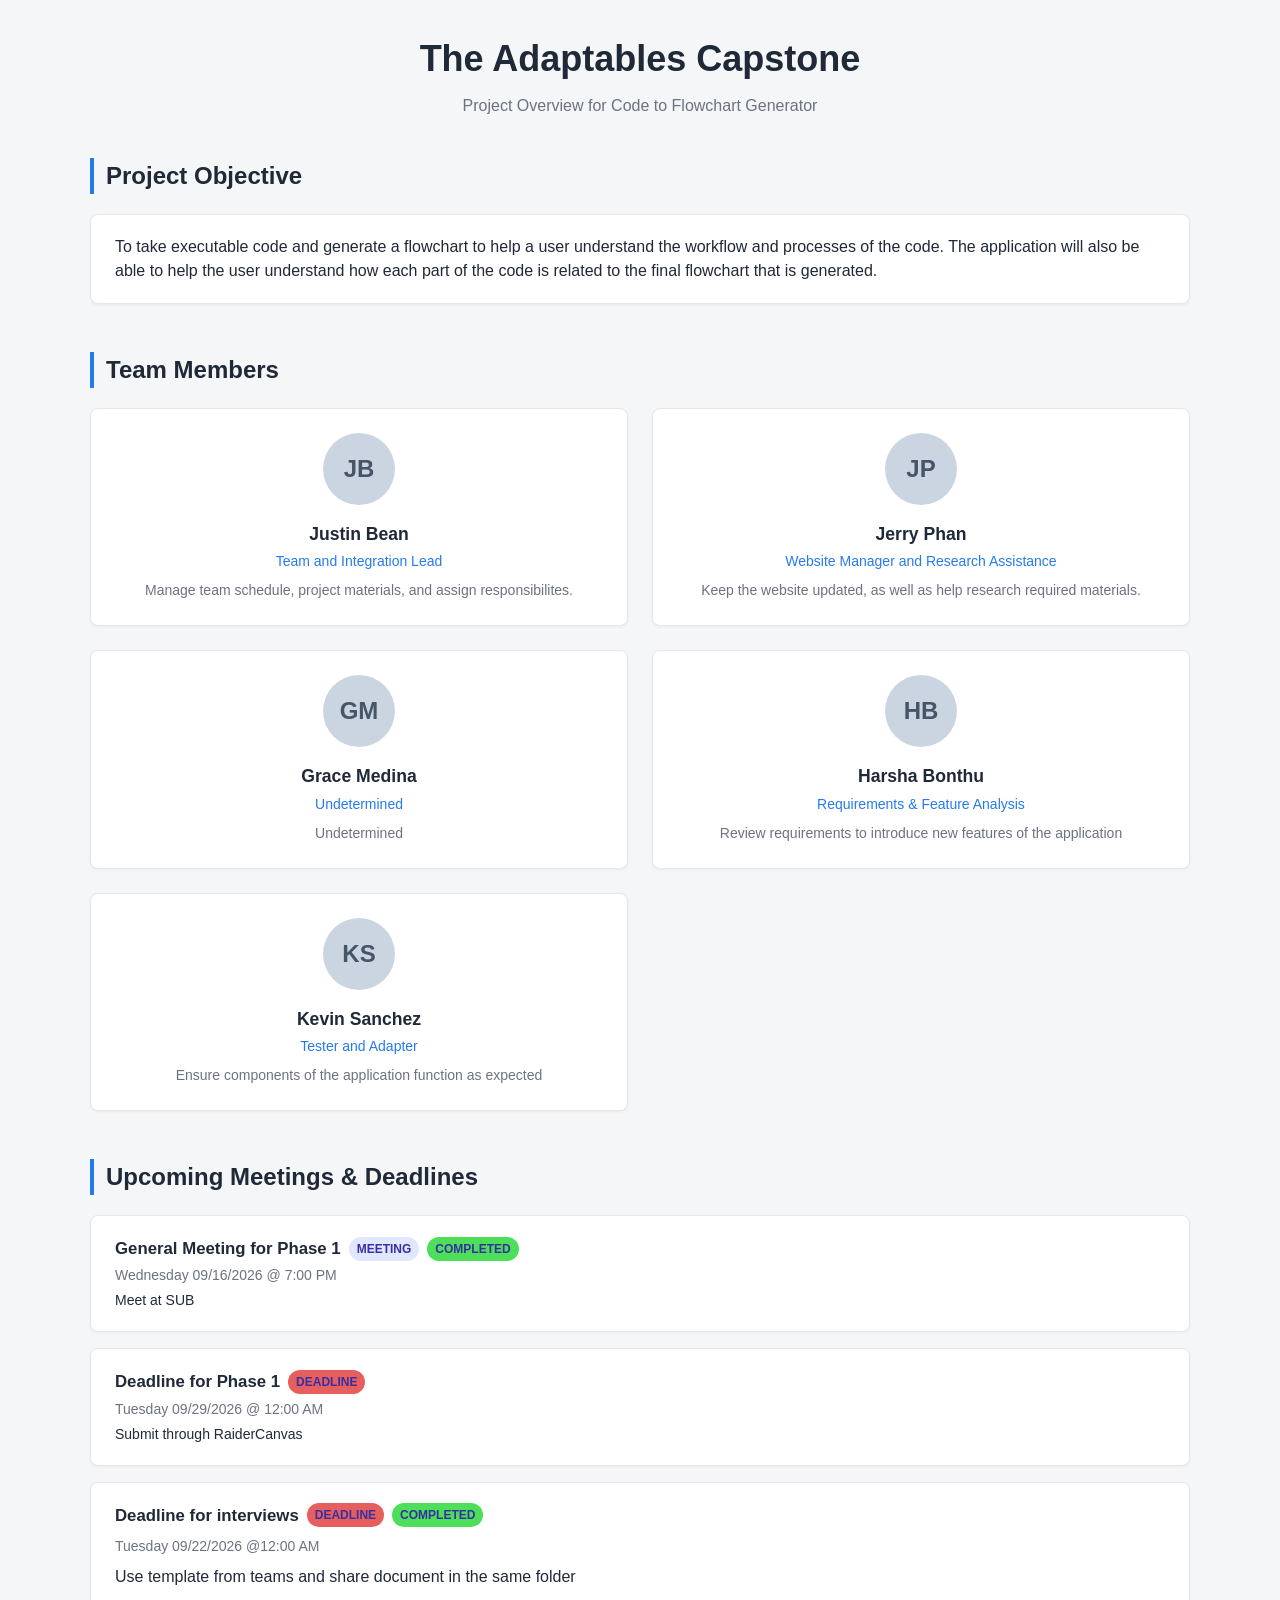
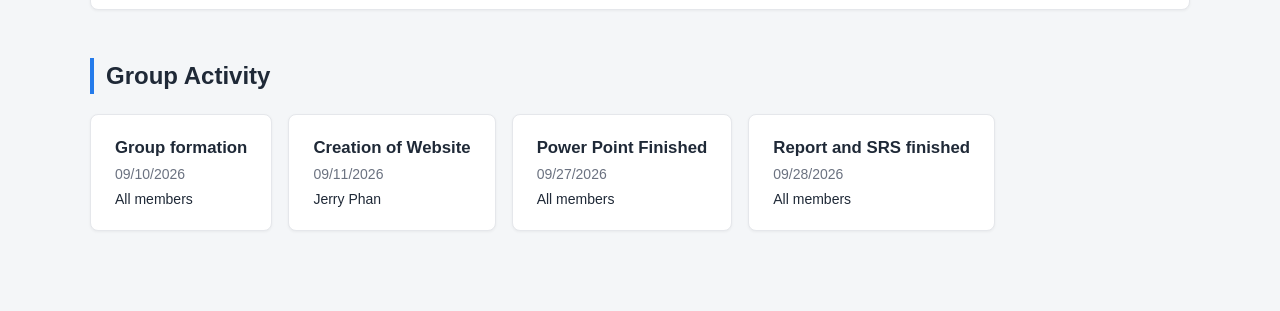
==== index.html @ bc47f0ff "Adding group member roles with minor fix" ====
<!DOCTYPE html> 
<html>
    <head>
        <title>The Adaptables Capstone</title>
        <style>
            :root {
                --bg-color: #f4f6f8;
                --card-bg: #ffffff;
                --primary: #257beb;
                --text-main: #1f2937;
                --text-muted: #6b7280;
                --border: #e5e7eb;
                --tag-bg: #e0e7ff;
                --tag-text: #3730a3;
                --tag-important: #e75e5e;
                --tag-completed: #4edf5a;
            }

            * {
                box-sizing: border-box;
                margin: 0;
                padding: 0;
                font-family: -apple-system, BlinkMacSystemFont, "Segoe UI", Roboto, Helvetica, Arial, sans-serif;
            }

            body {
                background-color: var(--bg-color);
                color: var(--text-main);
                padding: 2rem 1rem;
                line-height: 1.5;
            }

            .container {
                max-width: 1100px;
                margin: 0 auto;
            }

            header {
                margin-bottom: 2.5rem;
                text-align: center;
            }

            header h1 {
                font-size: 2.25rem;
                color: var(--text-main);
            }

            header p {
                color: var(--text-muted);
                margin-top: 0.5rem;
            }
            /* For the general section titles */
            .section_title {
                font-size: 1.5rem;
                margin-bottom: 1.25rem;
                border-left: 4px solid var(--primary);
                padding-left: 0.75rem;
            }

            .objective_text{
                background: var(--card-bg);
                border: 1px solid var(--border);
                border-radius: 8px;
                padding: 1.25rem 1.5rem;
                display: flex;
                flex-direction: column;
                gap: 0.5rem;
                box-shadow: 0 1px 3px rgba(0, 0, 0, 0.05);
                margin-bottom: 3rem;
            }

            /* For the team member grid*/
            .members_grid {
                display: grid;
                grid-template-columns: repeat(2, 1fr);
                justify-content: center;
                gap: 1.5rem;
                margin-bottom: 3rem;
            }

            .member_card {
                background: var(--card-bg);
                border: 1px solid var(--border);
                border-radius: 8px;
                padding: 1.5rem;
                text-align: center;
                box-shadow: 0 1px 3px rgba(0, 0, 0, 0.05);
            }

            .profile_picture {
                width: 72px;
                height: 72px;
                border-radius: 50%;
                background-color: #cbd5e1;
                display: inline-flex;
                align-items: center;
                justify-content: center;
                font-size: 1.5rem;
                font-weight: 600;
                color: #475569;
                margin-bottom: 1rem;
            }

            .member_name {
                font-size: 1.1rem;
                font-weight: 600;
            }

            .member_role {
                font-size: 0.875rem;
                color: var(--primary);
                font-weight: 500;
                margin-top: 0.25rem;
            }

            .member_description {
                font-size: 0.875rem;
                color: var(--text-muted);
                margin-top: 0.5rem;
            }

            /* For the schedule and deadline list*/
            .schedule_list {
                display: flex;
                flex-direction: column;
                gap: 1rem;
                margin-bottom: 3rem;
            }

            .schedule_card {
                background: var(--card-bg);
                border: 1px solid var(--border);
                border-radius: 8px;
                padding: 1.25rem 1.5rem;
                display: flex;
                flex-direction: column;
                gap: 0.5rem;
                box-shadow: 0 1px 3px rgba(0, 0, 0, 0.05);
            } 

            .schedule_details {
                display: flex;
                flex-direction: column;
                gap: 0.25rem;
            }

            .schedule_badge {
                font-size: 0.75rem;
                padding: 0.2rem 0.5rem;
                border-radius: 9999px;
                background-color: var(--tag-bg);
                color: var(--tag-text);
                font-weight: 600;
                text-transform: uppercase;
            }
            
            .deadline_badge{
                font-size: 0.75rem;
                padding: 0.2rem 0.5rem;
                border-radius: 9999px;
                background-color: var(--tag-important);
                color: var(--tag-text);
                font-weight: 600;
                text-transform: uppercase;
            }

            .completed_badge{
                font-size: 0.75rem;
                padding: 0.2rem 0.5rem;
                border-radius: 9999px;
                background-color: var(--tag-completed);
                color: var(--tag-text);
                font-weight: 600;
                text-transform: uppercase;
            }

            .badge.activity {
                background-color: #fef3c7;
                color: #92400e;
            }

            .schedule_title {
                font-size: 1.05rem;
                font-weight: 600;
                display: flex;
                align-items: center;
                gap: 0.5rem;
            }

            .schedule_date {
                font-size: 0.875rem;
                color: var(--text-muted);
            }

            .schedule_location {
                font-size: 0.875rem;
                font-weight: 500;
                color: var(--text-main);
            }

            /* For the group activity section */
            .activity_list {
                display: flex;
                flex-direction: row;
                gap: 1rem;
                margin-bottom: 3rem;
            }
            
            .activity_card {
                background: var(--card-bg);
                border: 1px solid var(--border);
                border-radius: 8px;
                padding: 1.25rem 1.5rem;
                display: flex;
                flex-direction: column;
                gap: 0.5rem;
                box-shadow: 0 1px 3px rgba(0, 0, 0, 0.05);
            }

            .activity_details {
                display: flex;
                flex-direction: column;
                gap: 0.25rem;
            }

            .activity_title {
                font-size: 1.05rem;
                font-weight: 600;
                display: flex;
                align-items: center;
                gap: 0.5rem;
            }

            .activity_date {
                font-size: 0.875rem;
                color: var(--text-muted);
            }

            .activity_member {
                font-size: 0.875rem;
                font-weight: 500;
                color: var(--text-main);
            }
        </style>
    </head>
    
    <body>
        <div class="container">
            <!-- Makes up the title for the website--> 
            <header>
                <h1>The Adaptables Capstone</h1>
                <p>Project Overview for Code to Flowchart Generator</p>
            </header>
            <!-- Project objective section-->
            <section>
                <h2 class="section_title">Project Objective</h2>
                <div class="objective_text">To take executable code and generate a flowchart to help a user understand the workflow and processes of the code. The application will also be able to help the user understand how each part of the code is related to the final flowchart that is generated.
                </div>
            </section>
            <!-- Team member section--> 
            <section>
                <h2 class = "section_title">Team Members</h2>
                <div class = "members_grid">
                    <!-- Member card for Justin-->
                    <div class="member_card">
                        <div class="profile_picture">JB</div>
                        <div class="member_name">Justin Bean</div>
                        <div class="member_role">Team and Integration Lead</div>
                        <div class="member_description">Manage team schedule, project materials, and assign responsibilites.</div>
                    </div>
                    <!-- Member card for Jerry-->
                    <div class="member_card">
                        <div class="profile_picture">JP</div>
                        <div class="member_name">Jerry Phan</div>
                        <div class="member_role">Website Manager and Research Assistance</div>
                        <div class="member_description">Keep the website updated, as well as help research required materials.</div>
                    </div>
                    <!-- Member card for Grace-->
                     <div class="member_card">
                        <div class="profile_picture">GM</div>
                        <div class="member_name">Grace Medina</div>
                        <div class="member_role">Undetermined</div>
                        <div class="member_description">Undetermined</div>
                    </div>
                    <!-- Member card for Harsha-->
                     <div class="member_card">
                        <div class="profile_picture">HB</div>
                        <div class="member_name">Harsha Bonthu</div>
                        <div class="member_role">Requirements & Feature Analysis</div>
                        <div class="member_description">Review requirements to introduce new features of the application</div>
                    </div>
                    <!-- Member card for Kevin-->
                     <div class="member_card">
                        <div class="profile_picture">KS</div>
                        <div class="member_name">Kevin Sanchez</div>
                        <div class="member_role">Tester and Adapter</div>
                        <div class="member_description">Ensure components of the application function as expected</div>
                    </div>
                </div>
            </section>
            <!-- Schedule section--> 
            <section>
                <h2 class="section_title">Upcoming Meetings & Deadlines</h2>
                <div class="schedule_list">
                    <!-- Schedule card for General Meeting for Phase 1-->
                    <div class="schedule_card">
                        <div class="schedule_details">
                            <div class="schedule_title">
                                General Meeting for Phase 1
                                <span class="schedule_badge">Meeting</span>
                                <span class="completed_badge">Completed</span>
                            </div>
                        <div class="schedule_date">Wednesday 09/16/2026 @ 7:00 PM</div>
                        <div class="schedule_location">Meet at SUB</div>
                        </div>
                    </div>
                    <!-- Schedule card for the phase 1 deadline-->
                    <div class="schedule_card">
                        <div class="schedule_details">
                            <div class="schedule_title">
                                Deadline for Phase 1
                                <span class="deadline_badge">Deadline</span>
                            </div>
                            <div class="schedule_date">Tuesday 09/29/2026 @ 12:00 AM</div>
                            <div class="schedule_location">Submit through RaiderCanvas</div>
                        </div>
                    </div>
                    <!-- Schedule card for the interview deadlines-->
                     <div class="schedule_card">
                        <div class="schedule_title">Deadline for interviews
                            <span class="deadline_badge">Deadline</span>
                            <span class="completed_badge">Completed</span>
                        </div>
                        <div class="schedule_date">Tuesday 09/22/2026 @12:00 AM</div>
                        <div class="schedule_details">Use template from teams and share document in the same folder</div>
                     </div>
                </div>
            </section>
            <!-- Group activity section--> 
            <section>
                <h2 class="section_title">Group Activity</h2>
                <div class="activity_list">
                    <!-- Activity card for the group formation-->
                    <div class="activity_card">
                        <div class="activity_details">
                            <div class="activity_title">Group formation</div>
                            <div class="activity_date">09/10/2026</div>
                            <div class="activity_member">All members</div>
                        </div>
                    </div>
                    <!-- Activity card for the creation of the website-->
                    <div class="activity_card">
                        <div class="activity_details">
                            <div class="activity_title">Creation of Website</div>
                            <div class="activity_date">09/11/2026</div>
                            <div class="activity_member">Jerry Phan</div>
                        </div>
                    </div>
                    <!-- Activity card for the Powerpoint creation-->
                    <div class="activity_card">
                        <div class="activity_details">
                            <div class="activity_title">Power Point Finished</div>
                            <div class="activity_date">09/27/2026</div>
                            <div class="activity_member">All members</div>
                        </div>
                    </div>
                    <!-- Activity card for the report-->
                     <div class="activity_card">
                        <div class="activity_details">
                            <div class="activity_title"> Report and SRS finished</div>
                            <div class="activity_date">09/28/2026</div>
                            <div class="activity_member">All members</div>
                        </div>
                     </div>
                </div>
            </section>
        </div>
    </body>
</html>
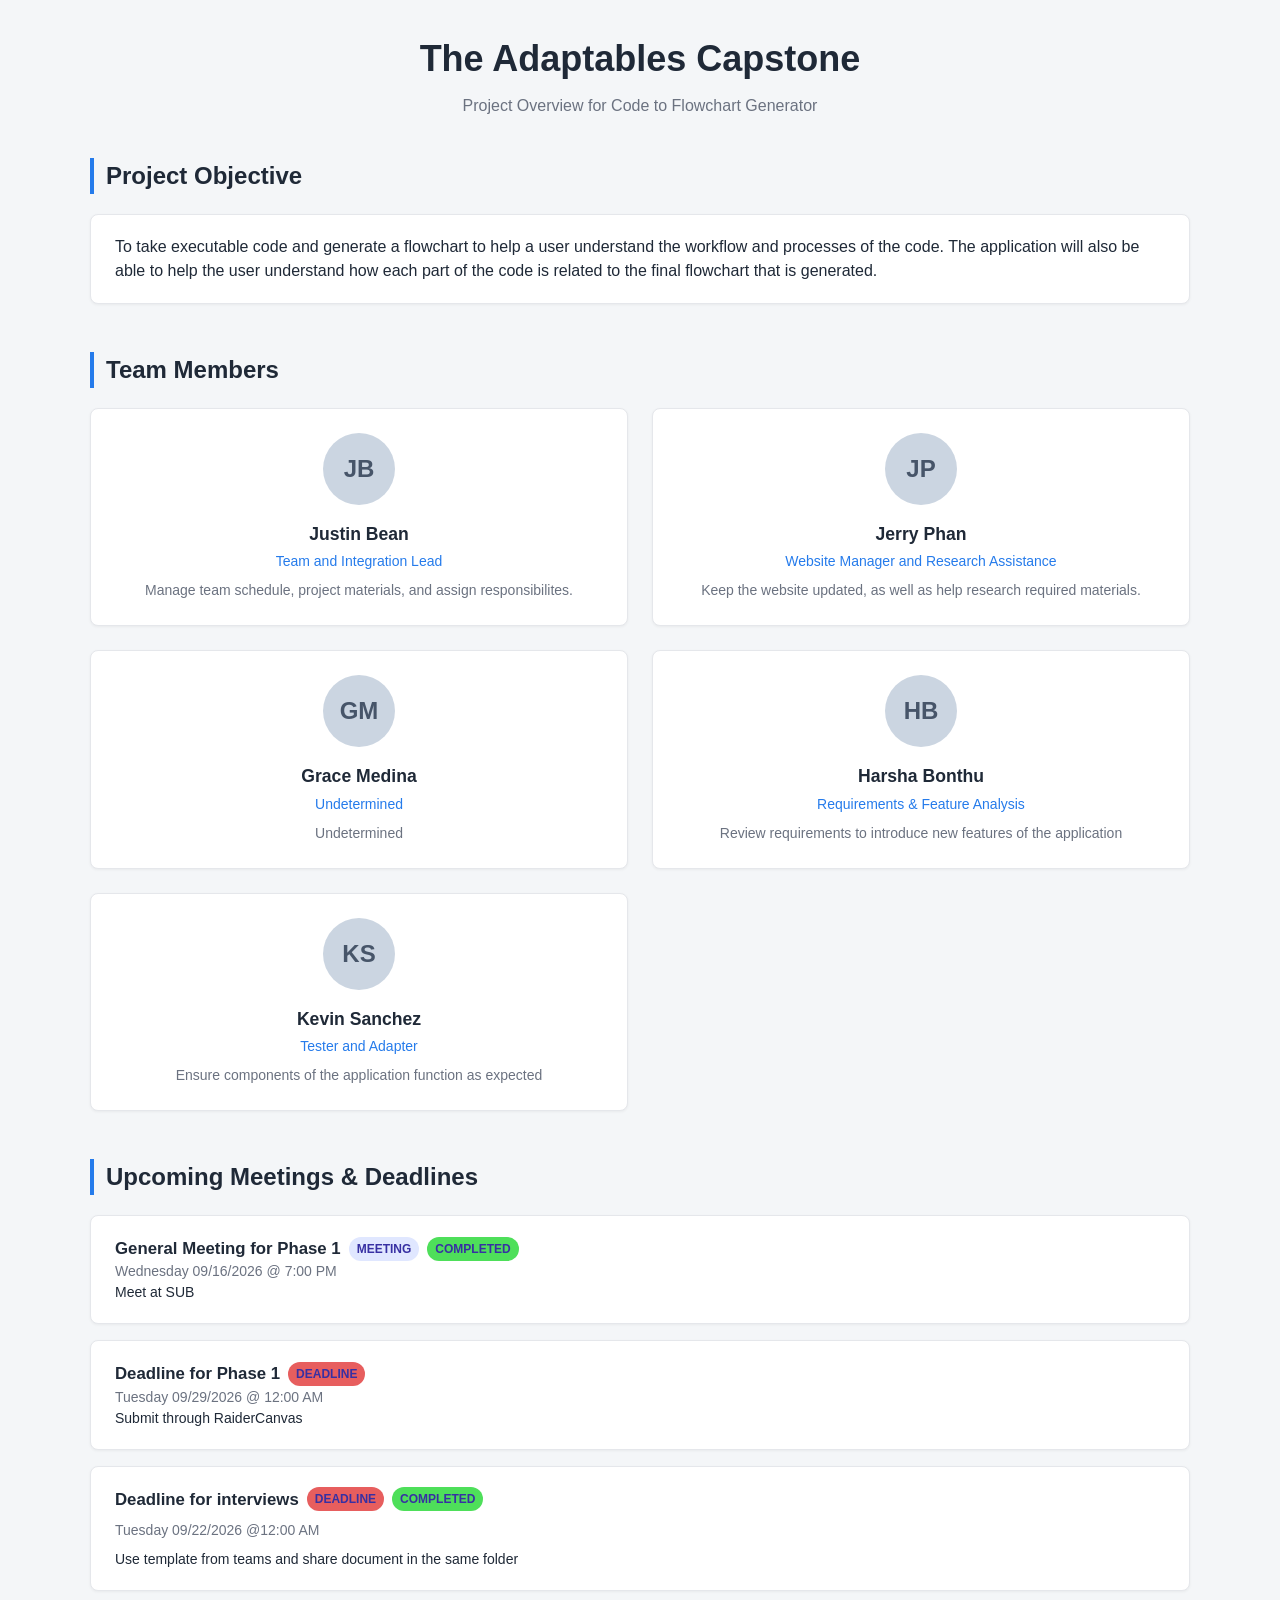
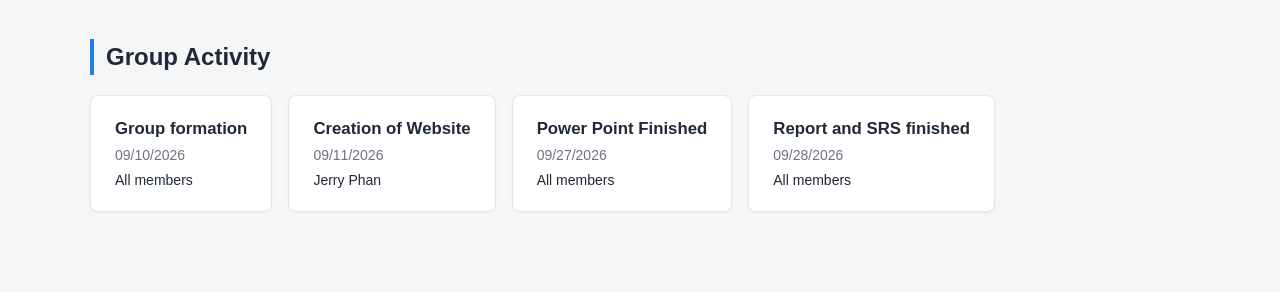
==== commit ae48bca3: "Fixing minor cosmetic issues" ====
--- a/index.html
+++ b/index.html
@@ -139,9 +139,9 @@
             } 
 
             .schedule_details {
-                display: flex;
-                flex-direction: column;
-                gap: 0.25rem;
+                font-size: 0.875rem;
+                font-weight: 500;
+                color: var(--text-main);
             }
 
             .schedule_badge {
@@ -190,12 +190,6 @@
             .schedule_date {
                 font-size: 0.875rem;
                 color: var(--text-muted);
-            }
-
-            .schedule_location {
-                font-size: 0.875rem;
-                font-weight: 500;
-                color: var(--text-main);
             }
 
             /* For the group activity section */
@@ -311,7 +305,7 @@
                                 <span class="completed_badge">Completed</span>
                             </div>
                         <div class="schedule_date">Wednesday 09/16/2026 @ 7:00 PM</div>
-                        <div class="schedule_location">Meet at SUB</div>
+                        <div class="schedule_details">Meet at SUB</div>
                         </div>
                     </div>
                     <!-- Schedule card for the phase 1 deadline-->
@@ -322,7 +316,7 @@
                                 <span class="deadline_badge">Deadline</span>
                             </div>
                             <div class="schedule_date">Tuesday 09/29/2026 @ 12:00 AM</div>
-                            <div class="schedule_location">Submit through RaiderCanvas</div>
+                            <div class="schedule_details">Submit through RaiderCanvas</div>
                         </div>
                     </div>
                     <!-- Schedule card for the interview deadlines-->
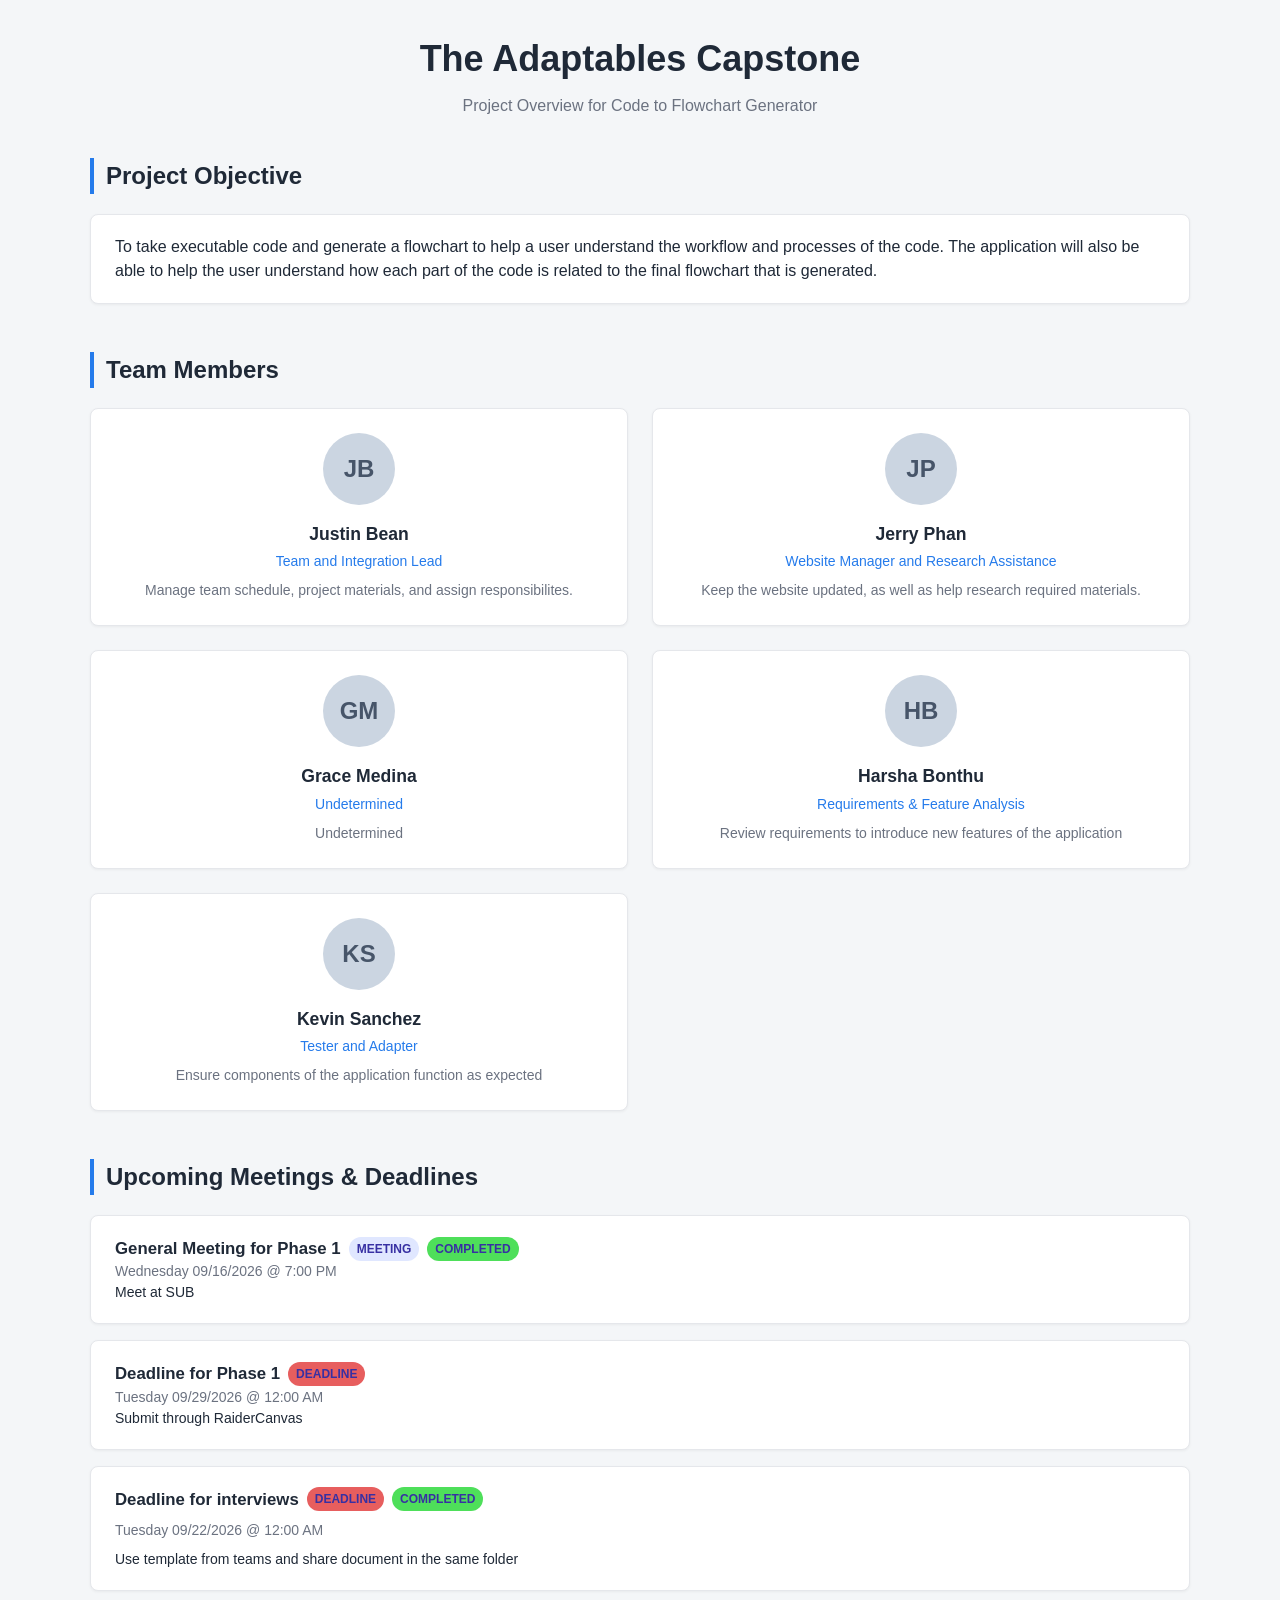
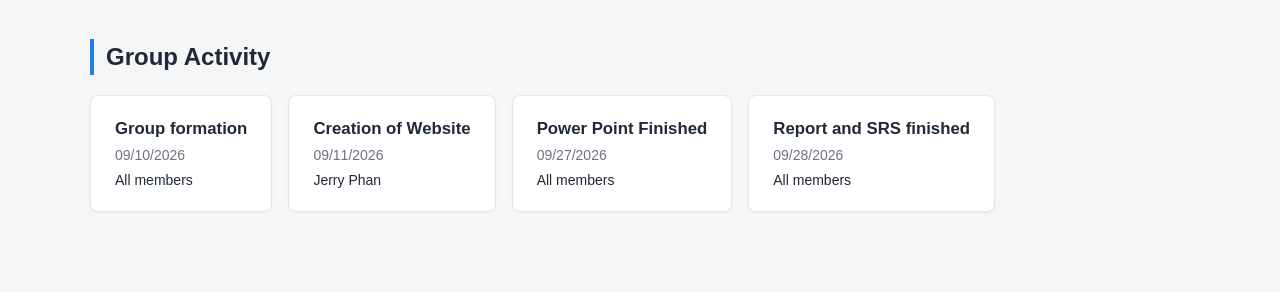
==== commit 6bc03cc1: "Adding CSS folder" ====
--- a/index.html
+++ b/index.html
@@ -325,7 +325,7 @@
                             <span class="deadline_badge">Deadline</span>
                             <span class="completed_badge">Completed</span>
                         </div>
-                        <div class="schedule_date">Tuesday 09/22/2026 @12:00 AM</div>
+                        <div class="schedule_date">Tuesday 09/22/2026 @ 12:00 AM</div>
                         <div class="schedule_details">Use template from teams and share document in the same folder</div>
                      </div>
                 </div>
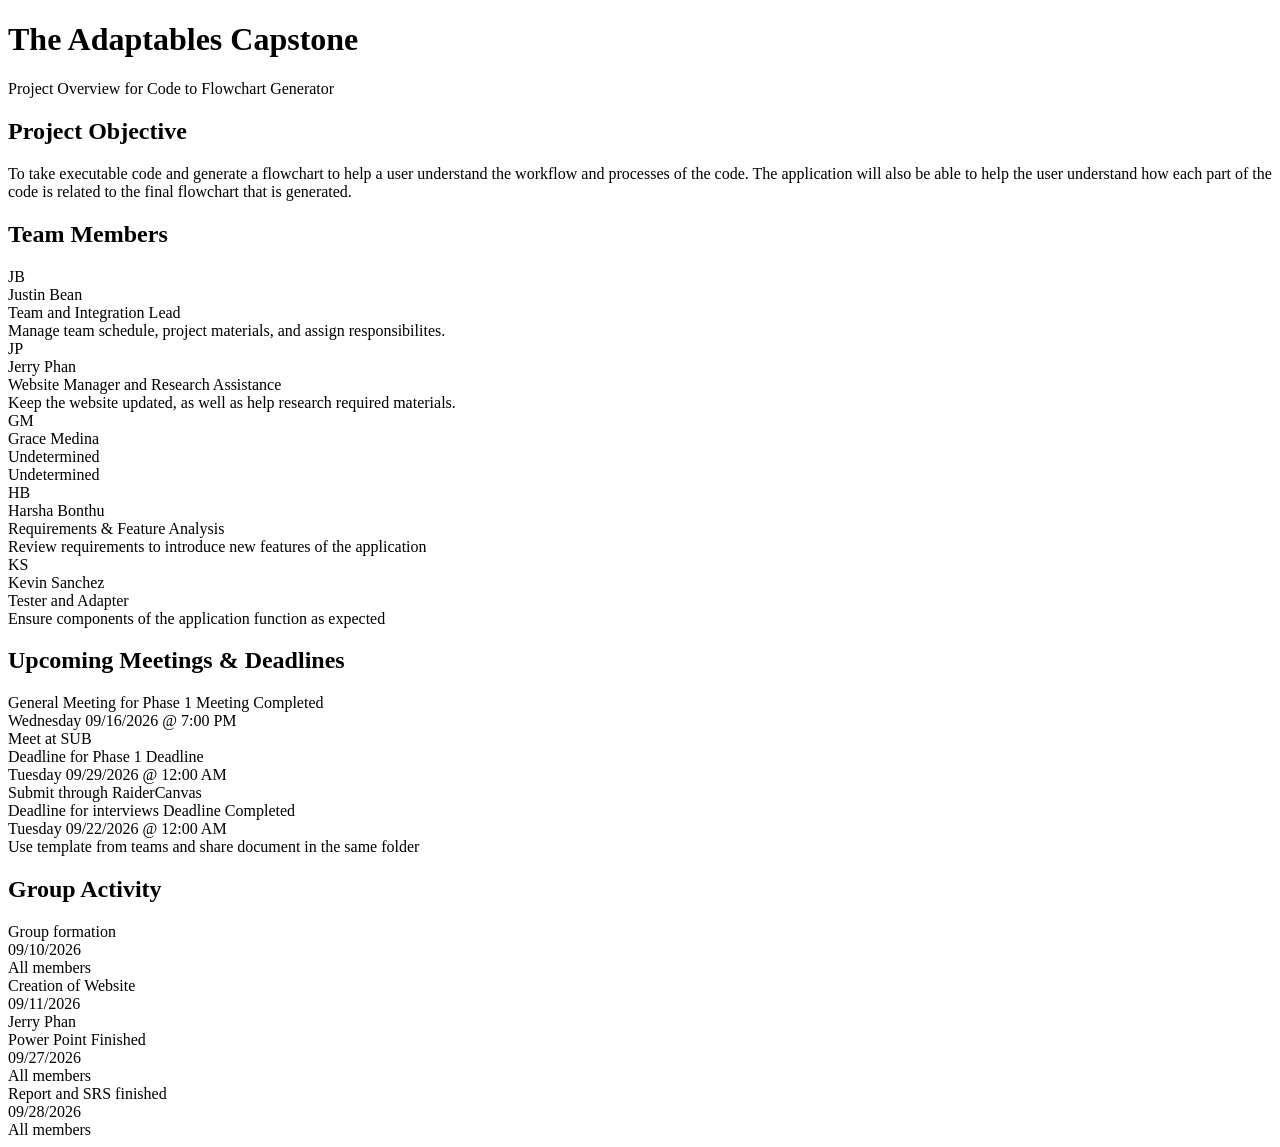
==== commit 252f0bcf: "Adding simple button for test" ====
--- a/index.html
+++ b/index.html
@@ -2,242 +2,7 @@
 <html>
     <head>
         <title>The Adaptables Capstone</title>
-        <style>
-            :root {
-                --bg-color: #f4f6f8;
-                --card-bg: #ffffff;
-                --primary: #257beb;
-                --text-main: #1f2937;
-                --text-muted: #6b7280;
-                --border: #e5e7eb;
-                --tag-bg: #e0e7ff;
-                --tag-text: #3730a3;
-                --tag-important: #e75e5e;
-                --tag-completed: #4edf5a;
-            }
-
-            * {
-                box-sizing: border-box;
-                margin: 0;
-                padding: 0;
-                font-family: -apple-system, BlinkMacSystemFont, "Segoe UI", Roboto, Helvetica, Arial, sans-serif;
-            }
-
-            body {
-                background-color: var(--bg-color);
-                color: var(--text-main);
-                padding: 2rem 1rem;
-                line-height: 1.5;
-            }
-
-            .container {
-                max-width: 1100px;
-                margin: 0 auto;
-            }
-
-            header {
-                margin-bottom: 2.5rem;
-                text-align: center;
-            }
-
-            header h1 {
-                font-size: 2.25rem;
-                color: var(--text-main);
-            }
-
-            header p {
-                color: var(--text-muted);
-                margin-top: 0.5rem;
-            }
-            /* For the general section titles */
-            .section_title {
-                font-size: 1.5rem;
-                margin-bottom: 1.25rem;
-                border-left: 4px solid var(--primary);
-                padding-left: 0.75rem;
-            }
-
-            .objective_text{
-                background: var(--card-bg);
-                border: 1px solid var(--border);
-                border-radius: 8px;
-                padding: 1.25rem 1.5rem;
-                display: flex;
-                flex-direction: column;
-                gap: 0.5rem;
-                box-shadow: 0 1px 3px rgba(0, 0, 0, 0.05);
-                margin-bottom: 3rem;
-            }
-
-            /* For the team member grid*/
-            .members_grid {
-                display: grid;
-                grid-template-columns: repeat(2, 1fr);
-                justify-content: center;
-                gap: 1.5rem;
-                margin-bottom: 3rem;
-            }
-
-            .member_card {
-                background: var(--card-bg);
-                border: 1px solid var(--border);
-                border-radius: 8px;
-                padding: 1.5rem;
-                text-align: center;
-                box-shadow: 0 1px 3px rgba(0, 0, 0, 0.05);
-            }
-
-            .profile_picture {
-                width: 72px;
-                height: 72px;
-                border-radius: 50%;
-                background-color: #cbd5e1;
-                display: inline-flex;
-                align-items: center;
-                justify-content: center;
-                font-size: 1.5rem;
-                font-weight: 600;
-                color: #475569;
-                margin-bottom: 1rem;
-            }
-
-            .member_name {
-                font-size: 1.1rem;
-                font-weight: 600;
-            }
-
-            .member_role {
-                font-size: 0.875rem;
-                color: var(--primary);
-                font-weight: 500;
-                margin-top: 0.25rem;
-            }
-
-            .member_description {
-                font-size: 0.875rem;
-                color: var(--text-muted);
-                margin-top: 0.5rem;
-            }
-
-            /* For the schedule and deadline list*/
-            .schedule_list {
-                display: flex;
-                flex-direction: column;
-                gap: 1rem;
-                margin-bottom: 3rem;
-            }
-
-            .schedule_card {
-                background: var(--card-bg);
-                border: 1px solid var(--border);
-                border-radius: 8px;
-                padding: 1.25rem 1.5rem;
-                display: flex;
-                flex-direction: column;
-                gap: 0.5rem;
-                box-shadow: 0 1px 3px rgba(0, 0, 0, 0.05);
-            } 
-
-            .schedule_details {
-                font-size: 0.875rem;
-                font-weight: 500;
-                color: var(--text-main);
-            }
-
-            .schedule_badge {
-                font-size: 0.75rem;
-                padding: 0.2rem 0.5rem;
-                border-radius: 9999px;
-                background-color: var(--tag-bg);
-                color: var(--tag-text);
-                font-weight: 600;
-                text-transform: uppercase;
-            }
-            
-            .deadline_badge{
-                font-size: 0.75rem;
-                padding: 0.2rem 0.5rem;
-                border-radius: 9999px;
-                background-color: var(--tag-important);
-                color: var(--tag-text);
-                font-weight: 600;
-                text-transform: uppercase;
-            }
-
-            .completed_badge{
-                font-size: 0.75rem;
-                padding: 0.2rem 0.5rem;
-                border-radius: 9999px;
-                background-color: var(--tag-completed);
-                color: var(--tag-text);
-                font-weight: 600;
-                text-transform: uppercase;
-            }
-
-            .badge.activity {
-                background-color: #fef3c7;
-                color: #92400e;
-            }
-
-            .schedule_title {
-                font-size: 1.05rem;
-                font-weight: 600;
-                display: flex;
-                align-items: center;
-                gap: 0.5rem;
-            }
-
-            .schedule_date {
-                font-size: 0.875rem;
-                color: var(--text-muted);
-            }
-
-            /* For the group activity section */
-            .activity_list {
-                display: flex;
-                flex-direction: row;
-                gap: 1rem;
-                margin-bottom: 3rem;
-            }
-            
-            .activity_card {
-                background: var(--card-bg);
-                border: 1px solid var(--border);
-                border-radius: 8px;
-                padding: 1.25rem 1.5rem;
-                display: flex;
-                flex-direction: column;
-                gap: 0.5rem;
-                box-shadow: 0 1px 3px rgba(0, 0, 0, 0.05);
-            }
-
-            .activity_details {
-                display: flex;
-                flex-direction: column;
-                gap: 0.25rem;
-            }
-
-            .activity_title {
-                font-size: 1.05rem;
-                font-weight: 600;
-                display: flex;
-                align-items: center;
-                gap: 0.5rem;
-            }
-
-            .activity_date {
-                font-size: 0.875rem;
-                color: var(--text-muted);
-            }
-
-            .activity_member {
-                font-size: 0.875rem;
-                font-weight: 500;
-                color: var(--text-main);
-            }
-        </style>
     </head>
-    
     <body>
         <div class="container">
             <!-- Makes up the title for the website--> 
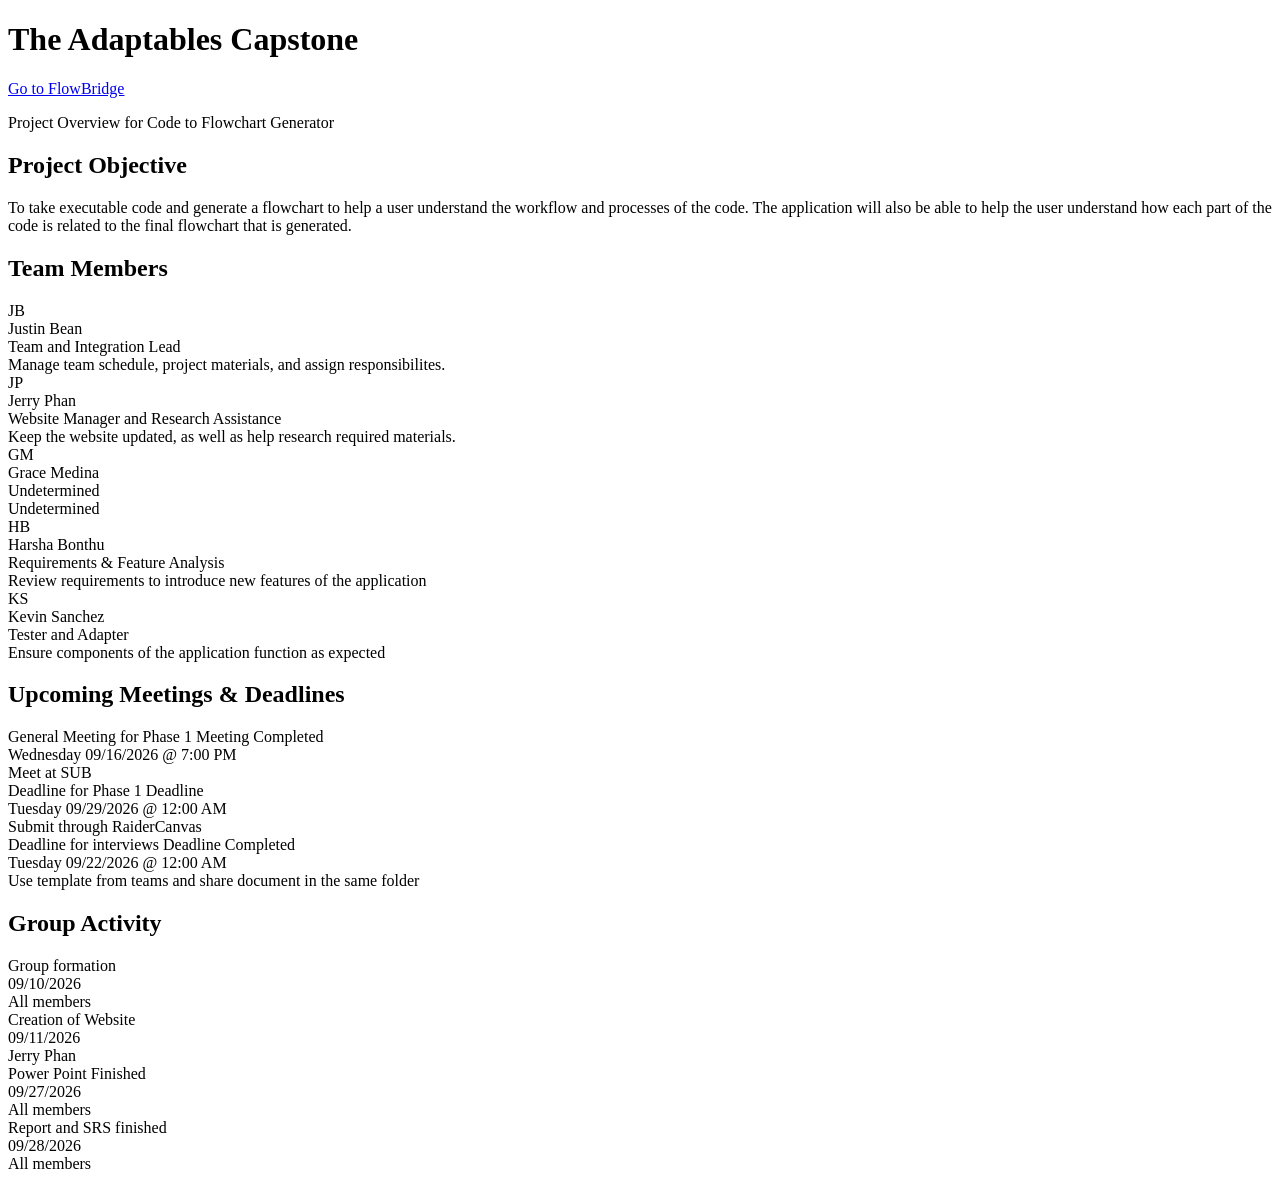
==== commit ef7f8f2f: "Testin href link" ====
--- a/index.html
+++ b/index.html
@@ -8,6 +8,7 @@
             <!-- Makes up the title for the website--> 
             <header>
                 <h1>The Adaptables Capstone</h1>
+                <a href="html/FlowBridge.html">Go to FlowBridge</a>
                 <p>Project Overview for Code to Flowchart Generator</p>
             </header>
             <!-- Project objective section-->
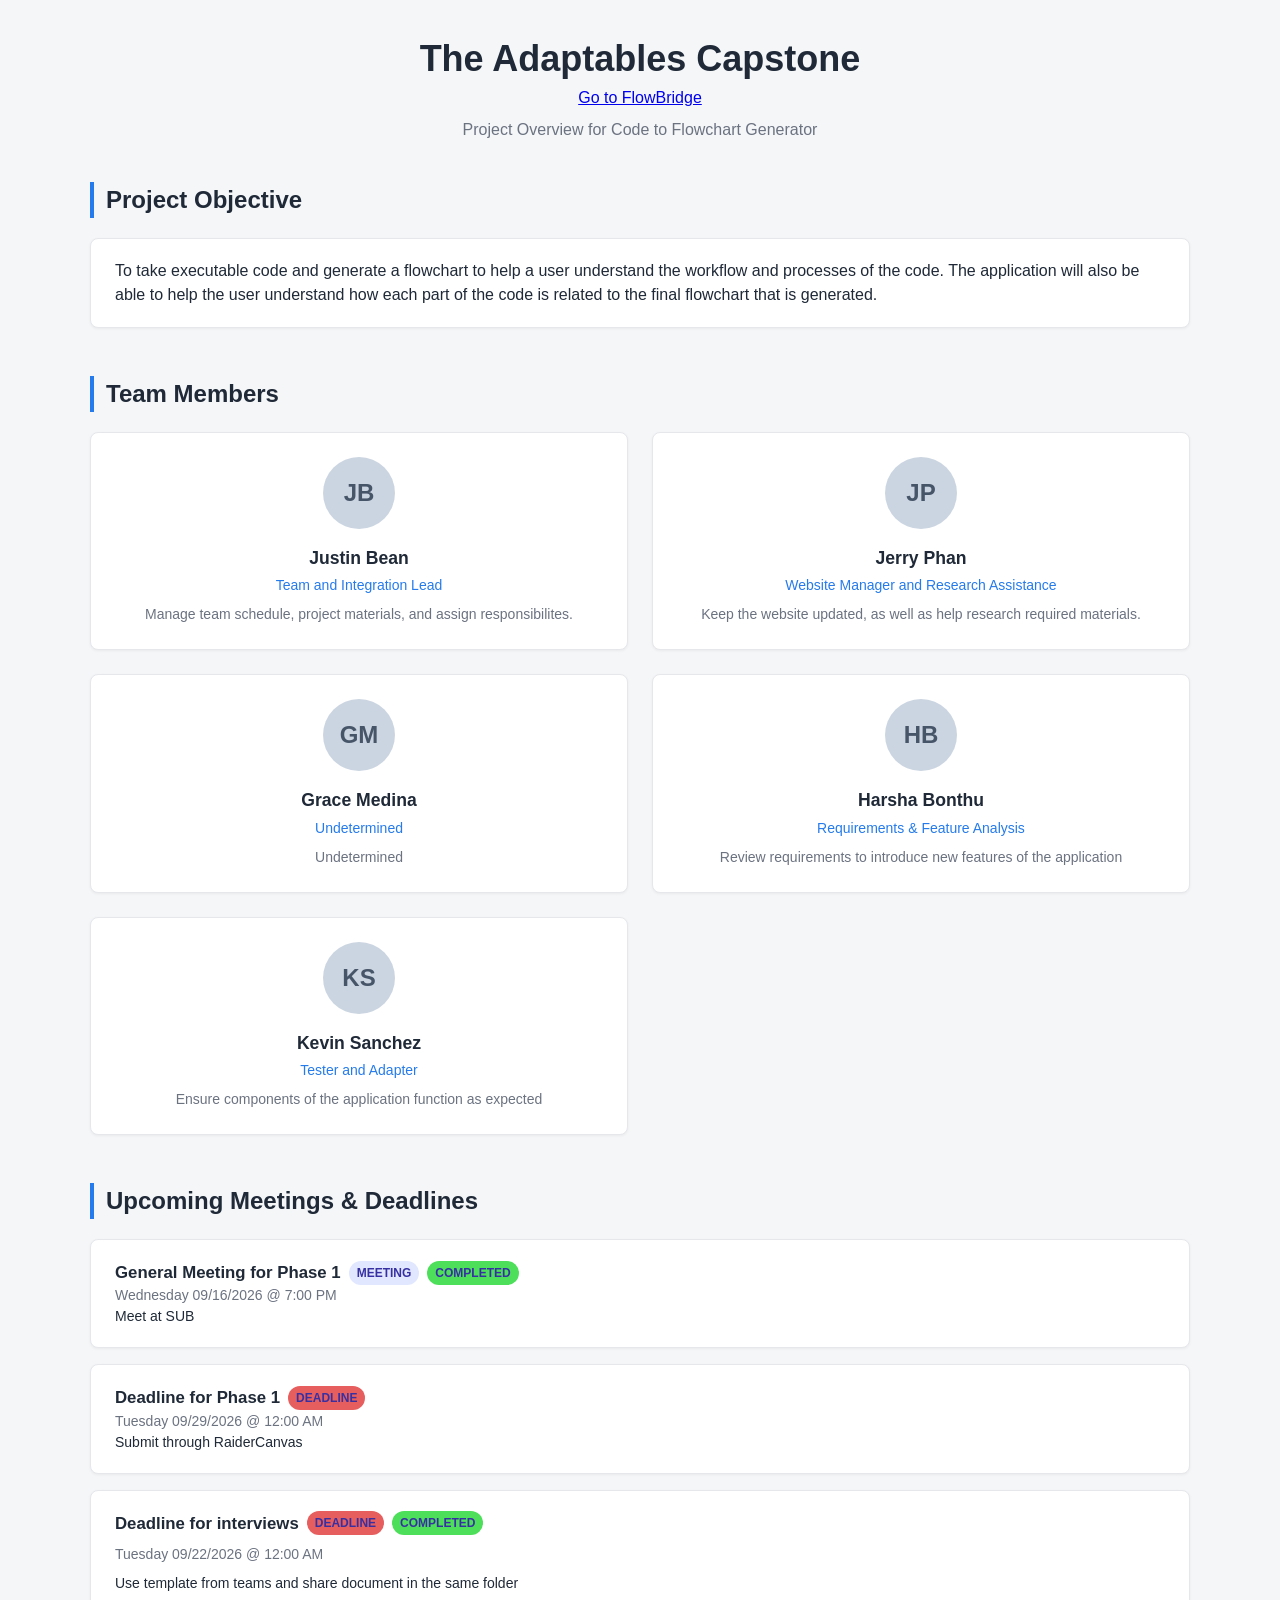
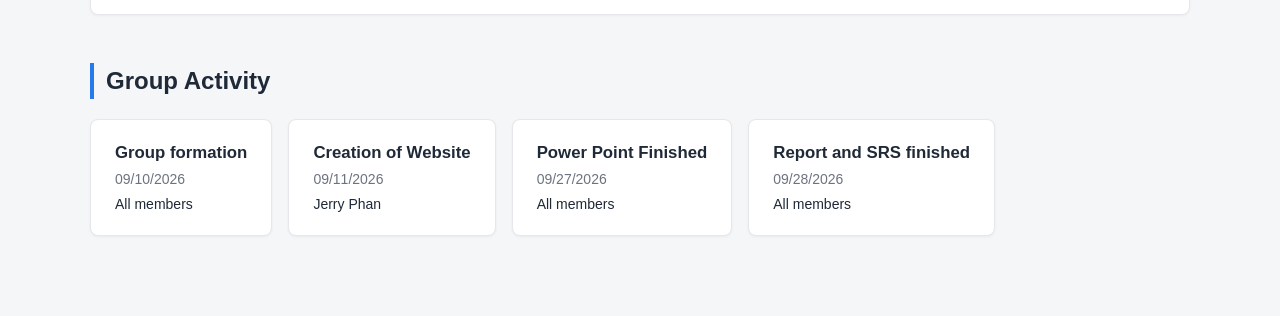
==== commit 964510fc: "Testin href links" ====
--- a/index.html
+++ b/index.html
@@ -2,6 +2,7 @@
 <html>
     <head>
         <title>The Adaptables Capstone</title>
+        <link href="css/styles.css" rel="stylesheet" type="text/css">
     </head>
     <body>
         <div class="container">
--- a/css/styles.css
+++ b/css/styles.css
@@ -0,0 +1,232 @@
+:root {
+    --bg-color: #f4f6f8;
+    --card-bg: #ffffff;
+    --primary: #257beb;
+    --text-main: #1f2937;
+    --text-muted: #6b7280;
+    --border: #e5e7eb;
+    --tag-bg: #e0e7ff;
+    --tag-text: #3730a3;
+    --tag-important: #e75e5e;
+    --tag-completed: #4edf5a;
+}
+
+* {
+    box-sizing: border-box;
+    margin: 0;
+    padding: 0;
+    font-family: -apple-system, BlinkMacSystemFont, "Segoe UI", Roboto, Helvetica, Arial, sans-serif;
+}
+
+body {
+    background-color: var(--bg-color);
+    color: var(--text-main);
+    padding: 2rem 1rem;
+    line-height: 1.5;
+}
+
+.container {
+    max-width: 1100px;
+    margin: 0 auto;
+}
+
+header {
+    margin-bottom: 2.5rem;
+    text-align: center;
+}
+
+header h1 {
+    font-size: 2.25rem;
+    color: var(--text-main);
+}
+
+header p {
+    color: var(--text-muted);
+    margin-top: 0.5rem;
+}
+/* For the general section titles */
+.section_title {
+    font-size: 1.5rem;
+    margin-bottom: 1.25rem;
+    border-left: 4px solid var(--primary);
+    padding-left: 0.75rem;
+}
+
+.objective_text{
+    background: var(--card-bg);
+    border: 1px solid var(--border);
+    border-radius: 8px;
+    padding: 1.25rem 1.5rem;
+    display: flex;
+    flex-direction: column;
+    gap: 0.5rem;
+    box-shadow: 0 1px 3px rgba(0, 0, 0, 0.05);
+    margin-bottom: 3rem;
+}
+
+/* For the team member grid*/
+.members_grid {
+    display: grid;
+    grid-template-columns: repeat(2, 1fr);
+    justify-content: center;
+    gap: 1.5rem;
+    margin-bottom: 3rem;
+}
+
+.member_card {
+    background: var(--card-bg);
+    border: 1px solid var(--border);
+    border-radius: 8px;
+    padding: 1.5rem;
+    text-align: center;
+    box-shadow: 0 1px 3px rgba(0, 0, 0, 0.05);
+}
+
+.profile_picture {
+    width: 72px;
+    height: 72px;
+    border-radius: 50%;
+    background-color: #cbd5e1;
+    display: inline-flex;
+    align-items: center;
+    justify-content: center;
+    font-size: 1.5rem;
+    font-weight: 600;
+    color: #475569;
+    margin-bottom: 1rem;
+}
+
+.member_name {
+    font-size: 1.1rem;
+    font-weight: 600;
+}
+
+.member_role {
+    font-size: 0.875rem;
+    color: var(--primary);
+    font-weight: 500;
+    margin-top: 0.25rem;
+}
+
+.member_description {
+    font-size: 0.875rem;
+    color: var(--text-muted);
+    margin-top: 0.5rem;
+}
+
+/* For the schedule and deadline list*/
+.schedule_list {
+    display: flex;
+    flex-direction: column;
+    gap: 1rem;
+    margin-bottom: 3rem;
+}
+
+.schedule_card {
+    background: var(--card-bg);
+    border: 1px solid var(--border);
+    border-radius: 8px;
+    padding: 1.25rem 1.5rem;
+    display: flex;
+    flex-direction: column;
+    gap: 0.5rem;
+    box-shadow: 0 1px 3px rgba(0, 0, 0, 0.05);
+} 
+
+.schedule_details {
+    font-size: 0.875rem;
+    font-weight: 500;
+    color: var(--text-main);
+}
+
+.schedule_badge {
+    font-size: 0.75rem;
+    padding: 0.2rem 0.5rem;
+    border-radius: 9999px;
+    background-color: var(--tag-bg);
+    color: var(--tag-text);
+    font-weight: 600;
+    text-transform: uppercase;
+}
+
+.deadline_badge{
+    font-size: 0.75rem;
+    padding: 0.2rem 0.5rem;
+    border-radius: 9999px;
+    background-color: var(--tag-important);
+    color: var(--tag-text);
+    font-weight: 600;
+    text-transform: uppercase;
+}
+
+.completed_badge{
+    font-size: 0.75rem;
+    padding: 0.2rem 0.5rem;
+    border-radius: 9999px;
+    background-color: var(--tag-completed);
+    color: var(--tag-text);
+    font-weight: 600;
+    text-transform: uppercase;
+}
+
+.badge.activity {
+    background-color: #fef3c7;
+    color: #92400e;
+}
+
+.schedule_title {
+    font-size: 1.05rem;
+    font-weight: 600;
+    display: flex;
+    align-items: center;
+    gap: 0.5rem;
+}
+
+.schedule_date {
+    font-size: 0.875rem;
+    color: var(--text-muted);
+}
+
+/* For the group activity section */
+.activity_list {
+    display: flex;
+    flex-direction: row;
+    gap: 1rem;
+    margin-bottom: 3rem;
+}
+
+.activity_card {
+    background: var(--card-bg);
+    border: 1px solid var(--border);
+    border-radius: 8px;
+    padding: 1.25rem 1.5rem;
+    display: flex;
+    flex-direction: column;
+    gap: 0.5rem;
+    box-shadow: 0 1px 3px rgba(0, 0, 0, 0.05);
+}
+
+.activity_details {
+    display: flex;
+    flex-direction: column;
+    gap: 0.25rem;
+}
+
+.activity_title {
+    font-size: 1.05rem;
+    font-weight: 600;
+    display: flex;
+    align-items: center;
+    gap: 0.5rem;
+}
+
+.activity_date {
+    font-size: 0.875rem;
+    color: var(--text-muted);
+}
+
+.activity_member {
+    font-size: 0.875rem;
+    font-weight: 500;
+    color: var(--text-main);
+}
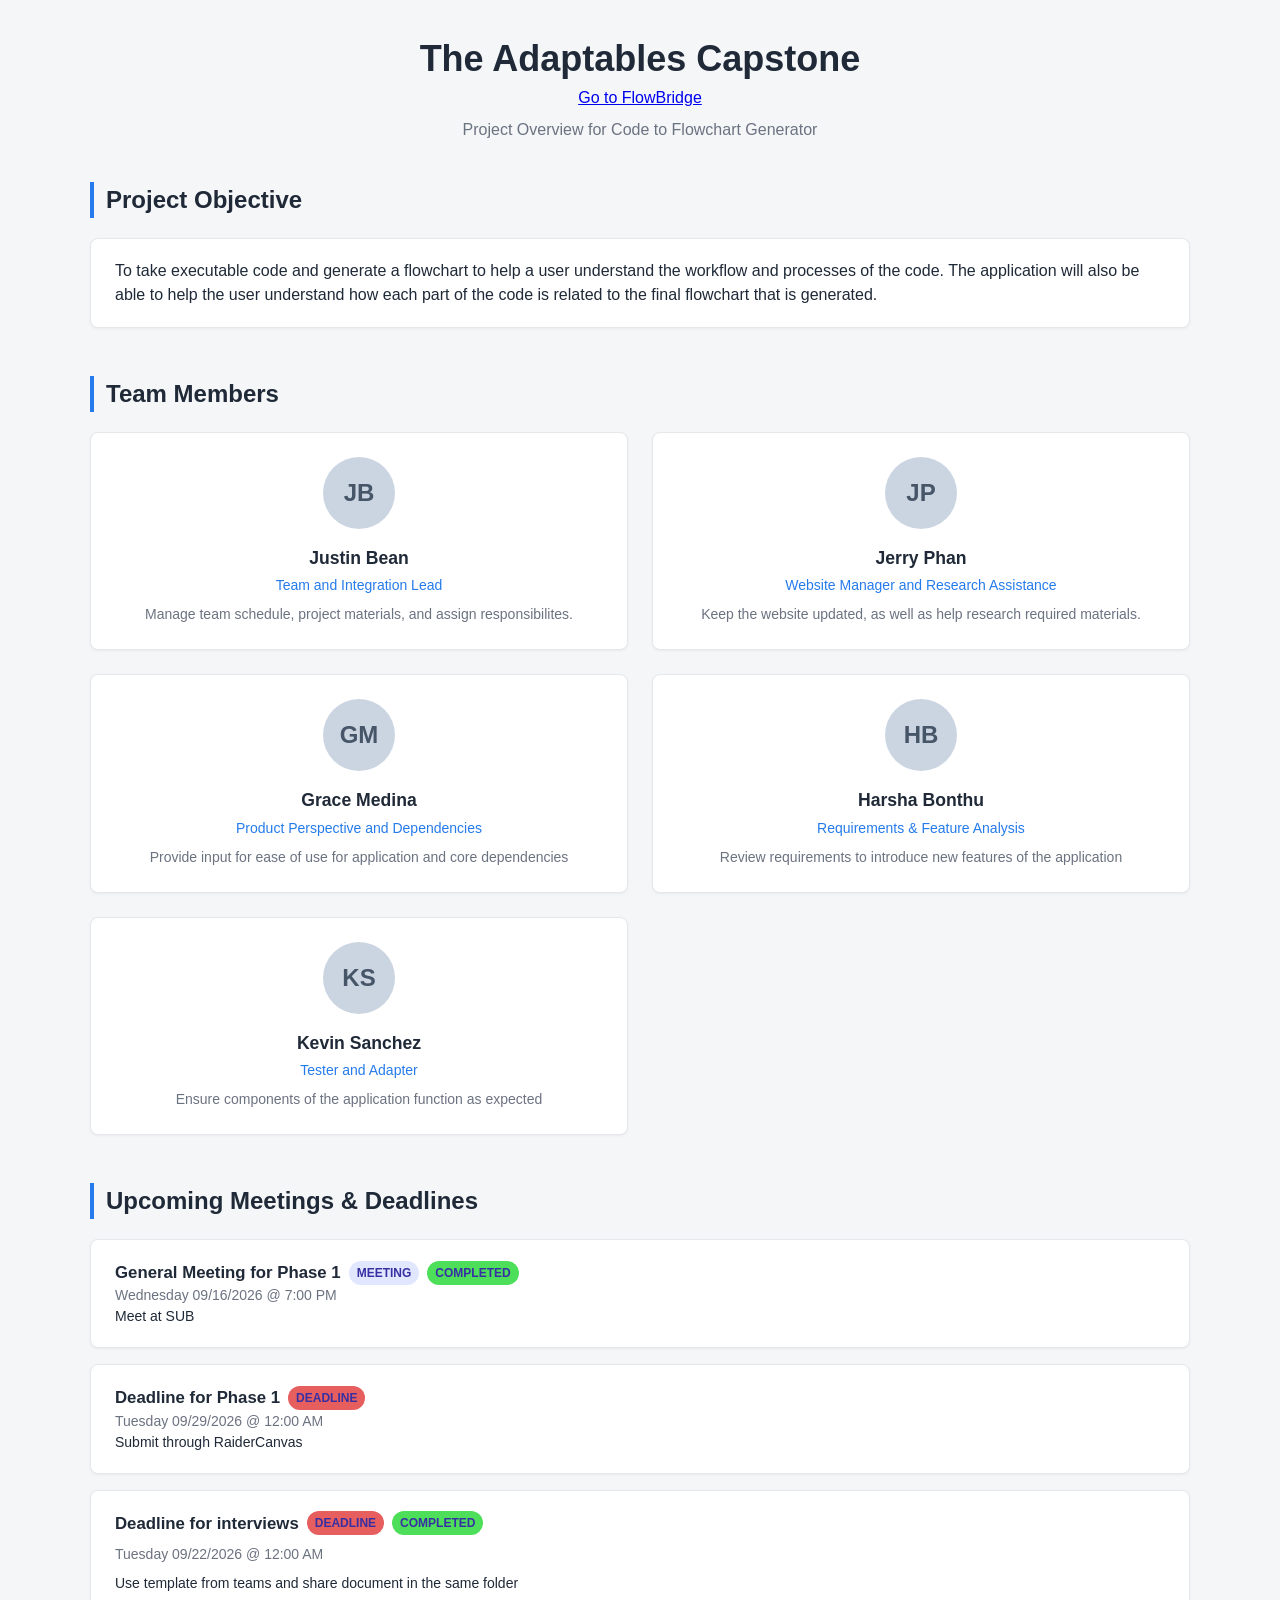
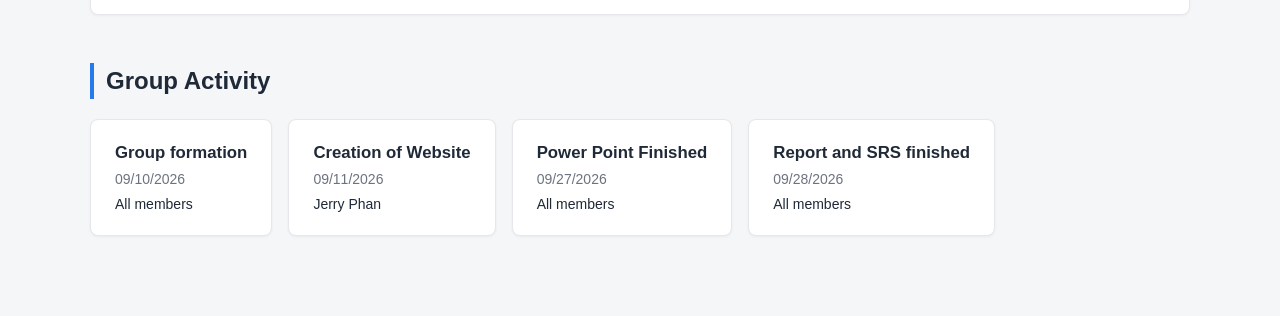
==== commit 8904f123: "Adding Grace's Role" ====
--- a/index.html
+++ b/index.html
@@ -40,8 +40,8 @@
                      <div class="member_card">
                         <div class="profile_picture">GM</div>
                         <div class="member_name">Grace Medina</div>
-                        <div class="member_role">Undetermined</div>
-                        <div class="member_description">Undetermined</div>
+                        <div class="member_role">Product Perspective and Dependencies</div>
+                        <div class="member_description">Provide input for ease of use for application and core dependencies</div>
                     </div>
                     <!-- Member card for Harsha-->
                      <div class="member_card">
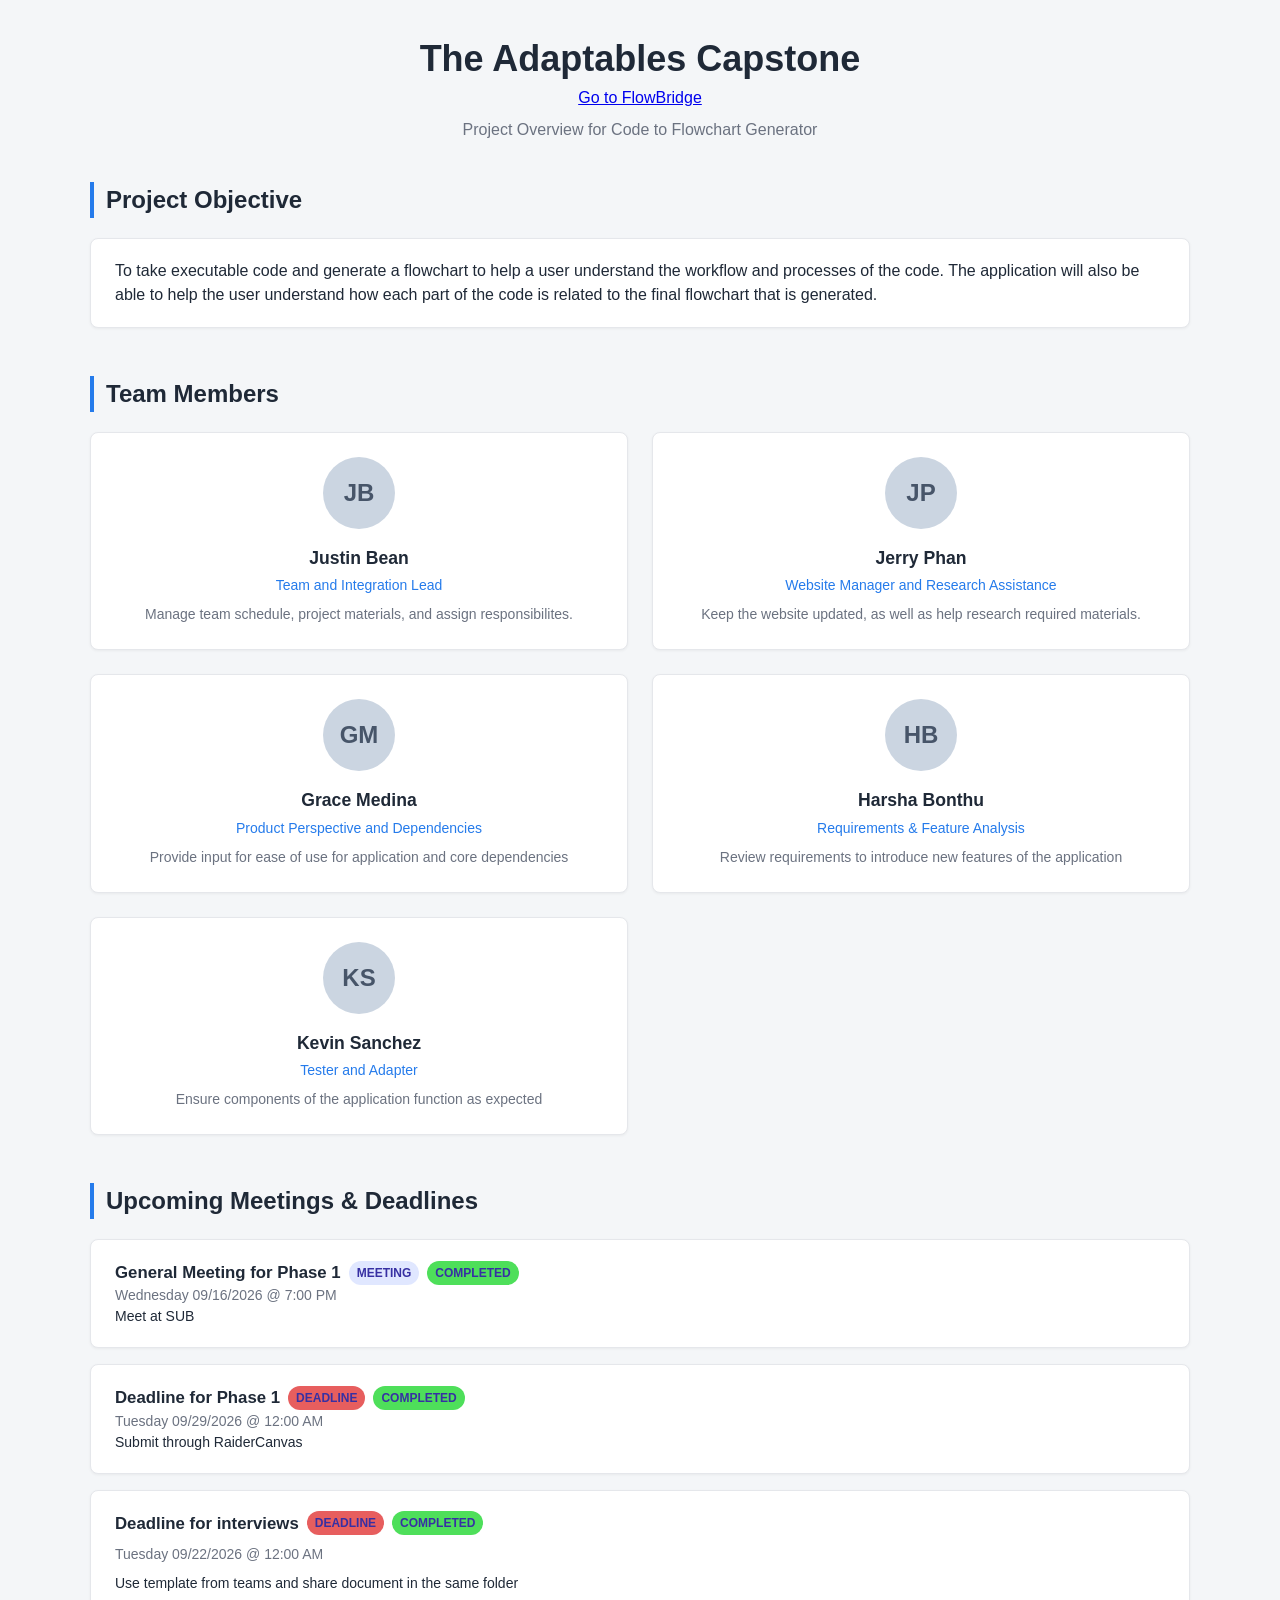
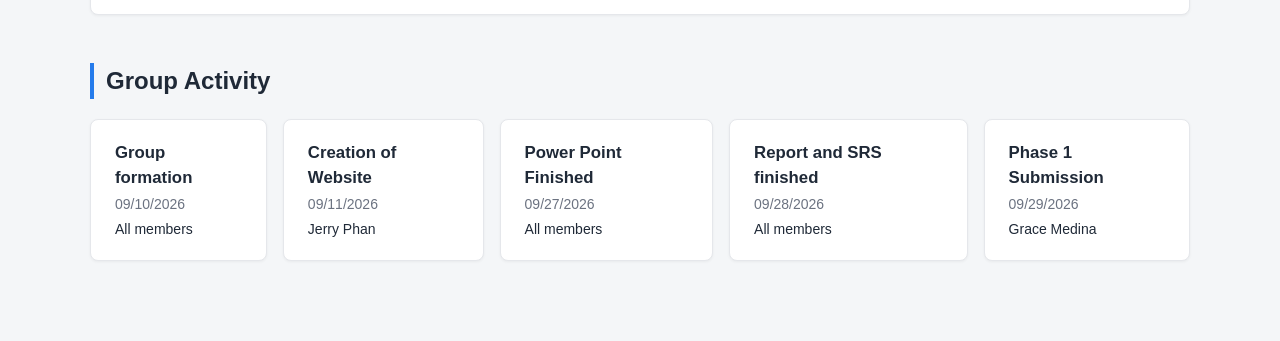
==== commit af180a6c: "Adding Phase 1 Submission activity" ====
--- a/index.html
+++ b/index.html
@@ -81,6 +81,7 @@
                             <div class="schedule_title">
                                 Deadline for Phase 1
                                 <span class="deadline_badge">Deadline</span>
+                                <span class="completed_badge">Completed</span>
                             </div>
                             <div class="schedule_date">Tuesday 09/29/2026 @ 12:00 AM</div>
                             <div class="schedule_details">Submit through RaiderCanvas</div>
@@ -126,11 +127,19 @@
                         </div>
                     </div>
                     <!-- Activity card for the report-->
-                     <div class="activity_card">
+                    <div class="activity_card">
                         <div class="activity_details">
                             <div class="activity_title"> Report and SRS finished</div>
                             <div class="activity_date">09/28/2026</div>
                             <div class="activity_member">All members</div>
+                        </div>
+                    </div>
+                    <!-- Activity card for Phase 1 Submission-->
+                    <div class="activity_card">
+                        <div class="activity_details">
+                            <div class="activity_title">Phase 1 Submission</div>
+                            <div class="activity_date">09/29/2026</div>
+                            <div class="activity_member">Grace Medina</div>
                         </div>
                      </div>
                 </div>
